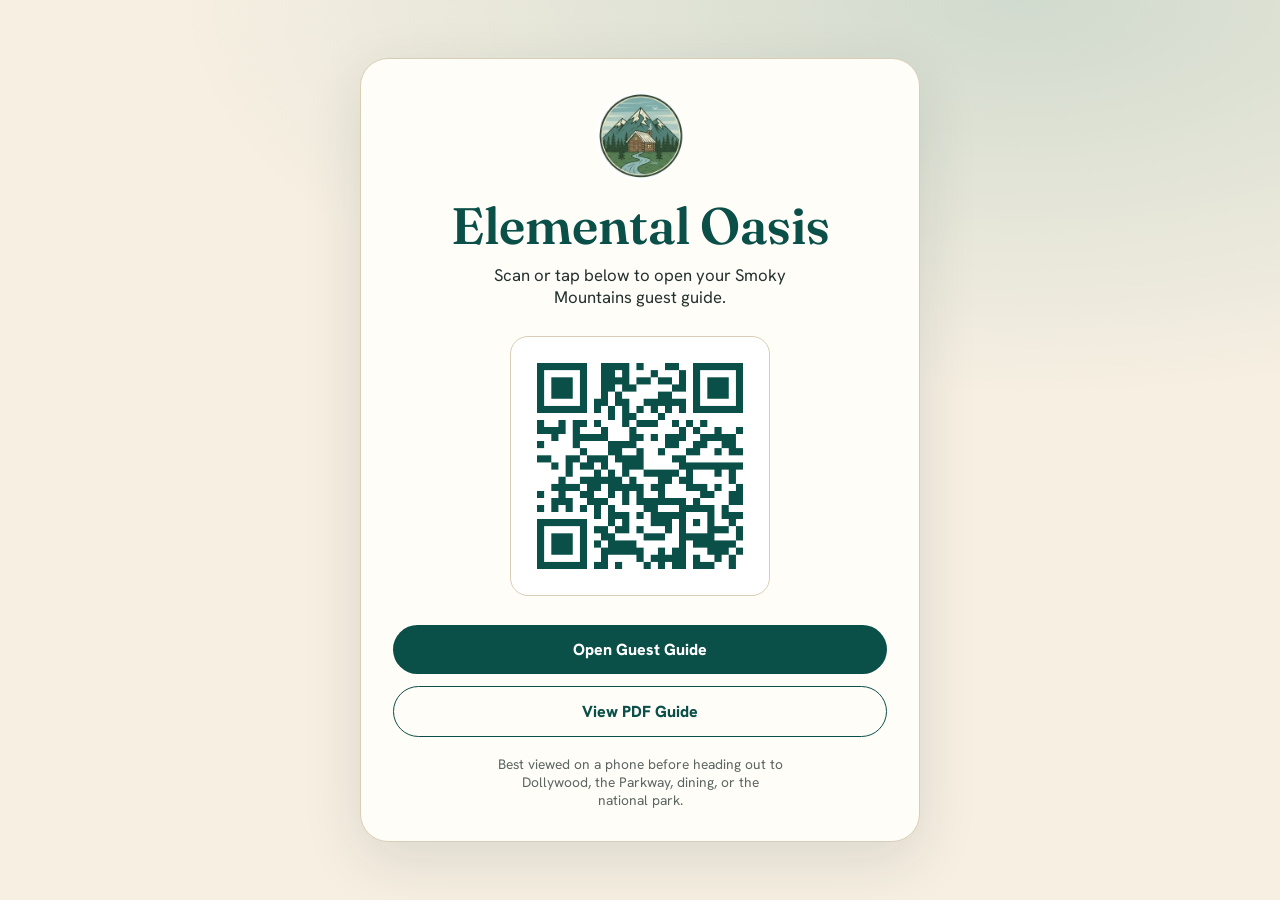
==== qr.html @ b1243b19 "Add files via upload" ====
<!DOCTYPE html>
<html lang="en">
<head>
<meta charset="UTF-8">
<meta name="viewport" content="width=device-width, initial-scale=1.0">
<title>Elemental Oasis Smoky Mountains Guide QR</title>
<meta name="description" content="QR landing page for Elemental Oasis guests to open the Pigeon Forge guest guide and PDF.">
<meta name="robots" content="noindex, follow">
<meta name="theme-color" content="#0d6e63">
<link rel="preconnect" href="https://fonts.googleapis.com">
<link rel="preconnect" href="https://fonts.gstatic.com" crossorigin>
<link href="https://fonts.googleapis.com/css2?family=Fraunces:wght@500;600&family=Hanken+Grotesk:wght@400;600;700;800&display=swap" rel="stylesheet">
<style>
:root{--sand:#f6efe2;--ink:#23312e;--emerald:#0d6e63;--emerald-deep:#0a4f48;--coral:#bd4520;--paper:#fffdf8;--line:#d9cdb4}*{box-sizing:border-box}body{margin:0;min-height:100vh;display:grid;place-items:center;padding:28px;background:radial-gradient(120% 80% at 80% 0%, rgba(13,110,99,.16), transparent 55%),var(--sand);font-family:'Hanken Grotesk',sans-serif;color:var(--ink)}main{width:min(100%,560px);background:var(--paper);border:1px solid var(--line);border-radius:28px;padding:32px;text-align:center;box-shadow:0 18px 60px rgba(35,49,46,.12)}.logo{width:90px;height:auto;border-radius:50%;margin-bottom:14px}h1{font-family:'Fraunces',serif;font-weight:600;font-size:clamp(2rem,8vw,3.2rem);line-height:1;margin:0 0 12px;color:var(--emerald-deep)}p{font-size:1.05rem;margin:0 auto 22px;max-width:36ch}.qr{width:min(78vw,260px);height:auto;background:white;border-radius:18px;padding:12px;border:1px solid var(--line);margin:6px auto 24px}.actions{display:grid;gap:12px}.btn{display:block;text-decoration:none;background:var(--emerald-deep);color:#fff;border-radius:999px;padding:14px 18px;font-weight:800}.btn.secondary{background:transparent;color:var(--emerald-deep);border:1px solid var(--emerald-deep)}.note{font-size:.86rem;opacity:.74;margin-top:18px;margin-bottom:0}@media(max-width:520px){main{padding:26px 20px;border-radius:22px}.actions{gap:10px}.btn{padding:13px 16px}}
</style>
</head>
<body>
<main>
<img class="logo" src="cabin-logo.jpg" alt="Elemental Oasis logo" width="440" height="440">
<h1>Elemental Oasis</h1>
<p>Scan or tap below to open your Smoky Mountains guest guide.</p>
<img class="qr" src="guest-guide-qr.png" alt="QR code for the Elemental Oasis guest guide" width="396" height="396">
<div class="actions">
<a class="btn" href="./">Open Guest Guide</a>
<a class="btn secondary" href="./guest-guide.pdf" target="_blank" rel="noopener">View PDF Guide</a>
</div>
<p class="note">Best viewed on a phone before heading out to Dollywood, the Parkway, dining, or the national park.</p>
</main>
</body>
</html>
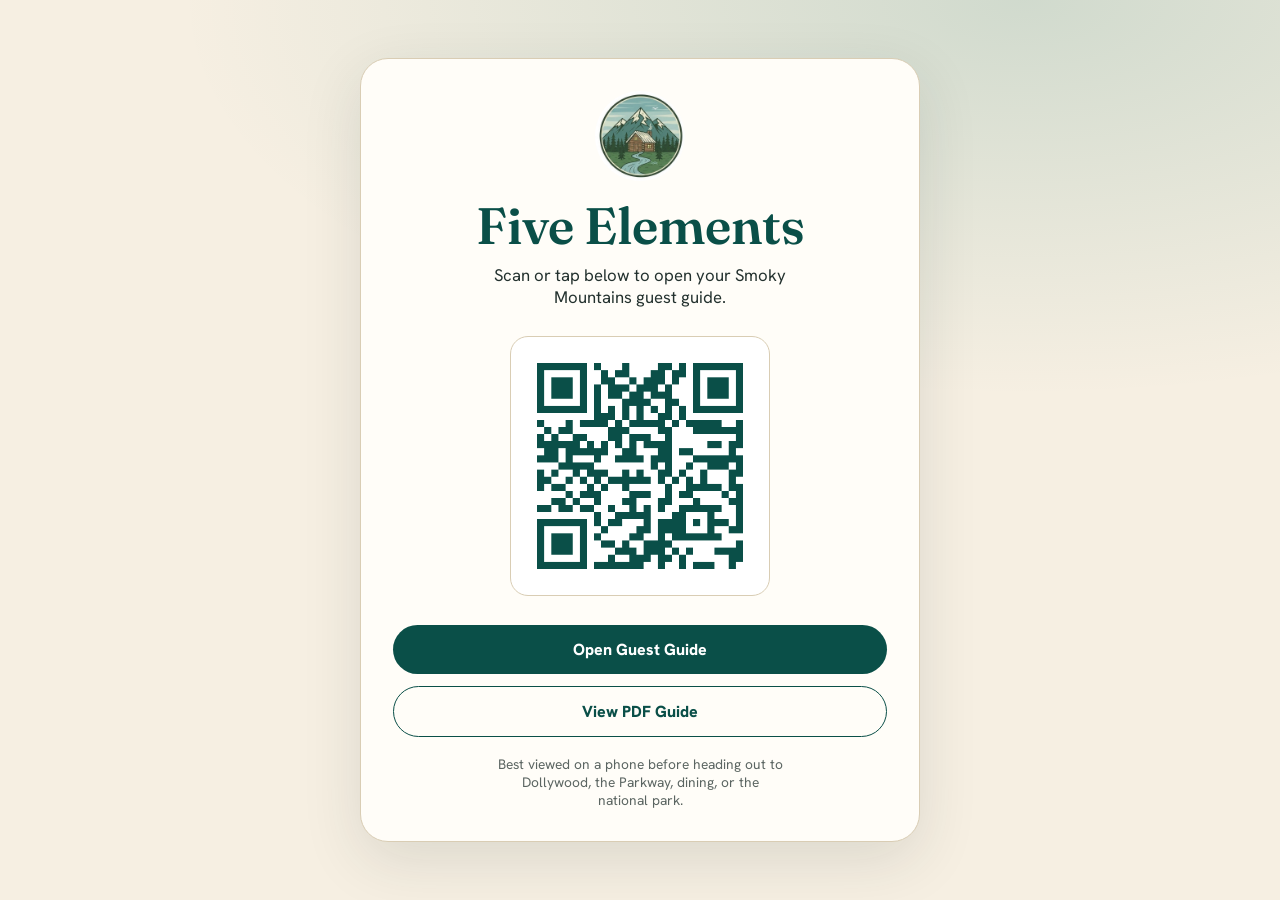
==== commit 9bc9cf5f: "Add files via upload" ====
--- a/qr.html
+++ b/qr.html
@@ -3,8 +3,8 @@
 <head>
 <meta charset="UTF-8">
 <meta name="viewport" content="width=device-width, initial-scale=1.0">
-<title>Elemental Oasis Smoky Mountains Guide QR</title>
-<meta name="description" content="QR landing page for Elemental Oasis guests to open the Pigeon Forge guest guide and PDF.">
+<title>Five Elements Smoky Mountains Guide QR</title>
+<meta name="description" content="QR landing page for Five Elements guests to open the Pigeon Forge guest guide and PDF.">
 <meta name="robots" content="noindex, follow">
 <meta name="theme-color" content="#0d6e63">
 <link rel="preconnect" href="https://fonts.googleapis.com">
@@ -16,10 +16,10 @@
 </head>
 <body>
 <main>
-<img class="logo" src="cabin-logo.jpg" alt="Elemental Oasis logo" width="440" height="440">
-<h1>Elemental Oasis</h1>
+<img class="logo" src="cabin-logo.jpg" alt="Five Elements logo" width="440" height="440">
+<h1>Five Elements</h1>
 <p>Scan or tap below to open your Smoky Mountains guest guide.</p>
-<img class="qr" src="guest-guide-qr.png" alt="QR code for the Elemental Oasis guest guide" width="396" height="396">
+<img class="qr" src="guest-guide-qr.png" alt="QR code for the Five Elements guest guide" width="396" height="396">
 <div class="actions">
 <a class="btn" href="./">Open Guest Guide</a>
 <a class="btn secondary" href="./guest-guide.pdf" target="_blank" rel="noopener">View PDF Guide</a>
